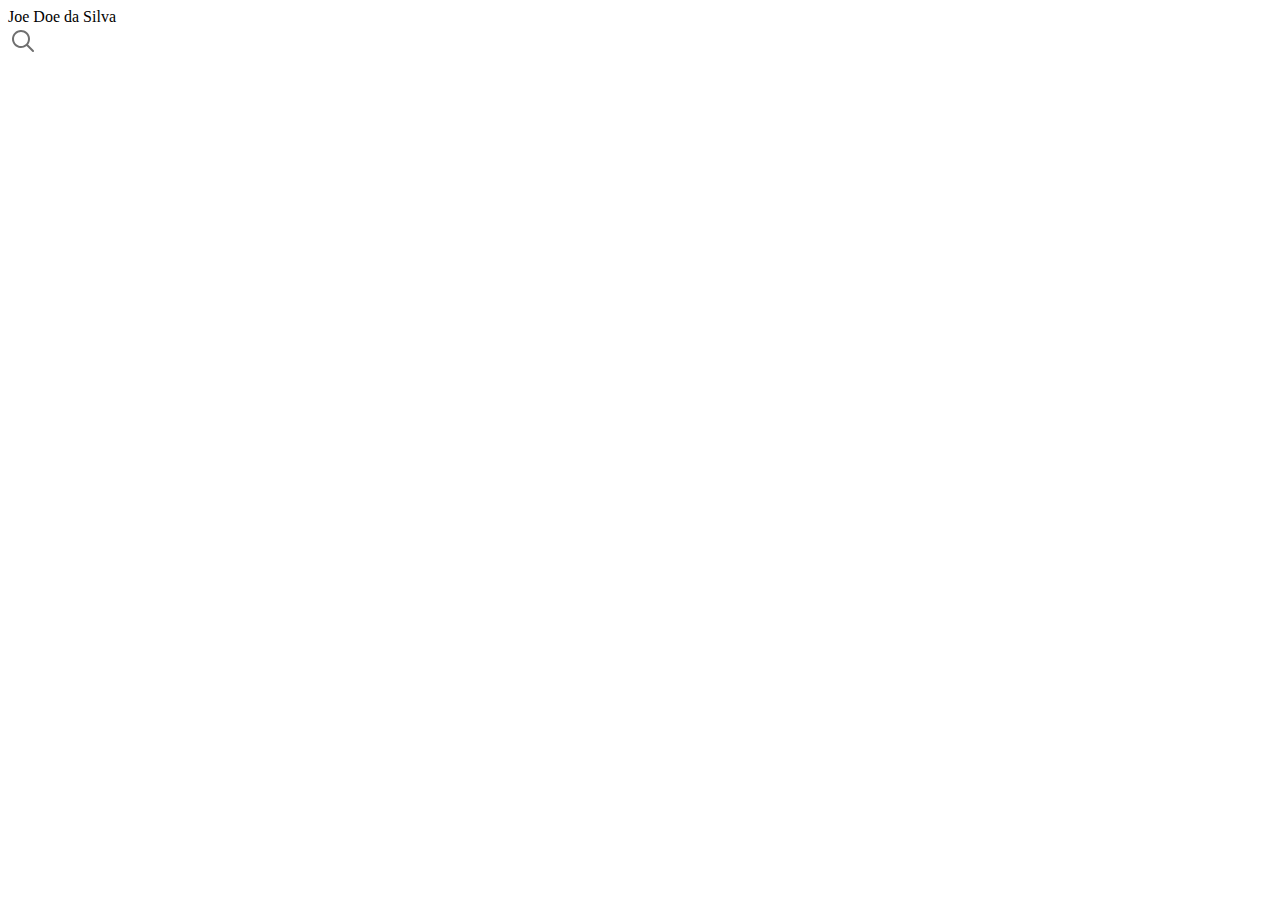
==== index.html @ 2eaaf46b "Lógica navbar adicionada" ====
<!DOCTYPE html>
<html lang="en">
  <head>
    <meta charset="UTF-8" />
    <meta http-equiv="X-UA-Compatible" content="IE=edge" />
    <meta name="viewport" content="width=device-width, initial-scale=1.0" />
    <link rel="stylesheet" href="main.css" />
    <title>Vanilla ToDo</title>
  </head>
  <body>
    <div class="container">
      <div class="nav-menu">
        <div class="btn-close"></div>
        <div class="user-data">
          <div class="user-info">
            <div class="user-photo"></div>
            <div class="user-name">Joe Doe da Silva</div>
          </div>
          <div>
            <svg
              width="30"
              height="30"
              viewBox="0 0 30 30"
              fill="none"
              xmlns="http://www.w3.org/2000/svg"
            >
              <path
                fill-rule="evenodd"
                clip-rule="evenodd"
                d="M20.0001 13C20.0001 13.9193 19.819 14.8295 19.4672 15.6788C19.1154 16.5281 18.5998 17.2997 17.9498 17.9497C17.2998 18.5998 16.5281 19.1154 15.6788 19.4672C14.8296 19.8189 13.9193 20 13.0001 20C12.0808 20 11.1706 19.8189 10.3213 19.4672C9.472 19.1154 8.70032 18.5998 8.05031 17.9497C7.4003 17.2997 6.88469 16.5281 6.5329 15.6788C6.18112 14.8295 6.00006 13.9193 6.00006 13C6.00006 11.1435 6.73756 9.36301 8.05031 8.05025C9.36307 6.7375 11.1435 6 13.0001 6C14.8566 6 16.6371 6.7375 17.9498 8.05025C19.2626 9.36301 20.0001 11.1435 20.0001 13ZM18.6181 20.032C16.8209 21.4678 14.5422 22.1609 12.2499 21.9691C9.95767 21.7772 7.82587 20.715 6.29234 19.0005C4.75881 17.286 3.93997 15.0494 4.00398 12.75C4.06799 10.4506 5.00999 8.26301 6.63653 6.63647C8.26307 5.00993 10.4507 4.06793 12.75 4.00392C15.0494 3.93991 17.286 4.75875 19.0006 6.29228C20.7151 7.82581 21.7773 9.95761 21.9691 12.2499C22.161 14.5421 21.4678 16.8208 20.0321 18.618L25.7081 24.292C25.801 24.385 25.8748 24.4954 25.9251 24.6168C25.9754 24.7383 26.0013 24.8685 26.0013 25C26.0013 25.1315 25.9754 25.2617 25.9251 25.3832C25.8748 25.5046 25.801 25.615 25.7081 25.708C25.6151 25.801 25.5047 25.8747 25.3832 25.925C25.2618 25.9754 25.1316 26.0013 25.0001 26.0013C24.8686 26.0013 24.7384 25.9754 24.6169 25.925C24.4954 25.8747 24.385 25.801 24.2921 25.708L18.6201 20.032H18.6181Z"
                fill="#6F6F6F"
              />
            </svg>
          </div>
        </div>
      </div>
      <div class="main-content">
        <div class="image-background">
          <div class="btn-nav"></div>
        </div>
      </div>
    </div>

    <script src="app.js"></script>
  </body>
</html>
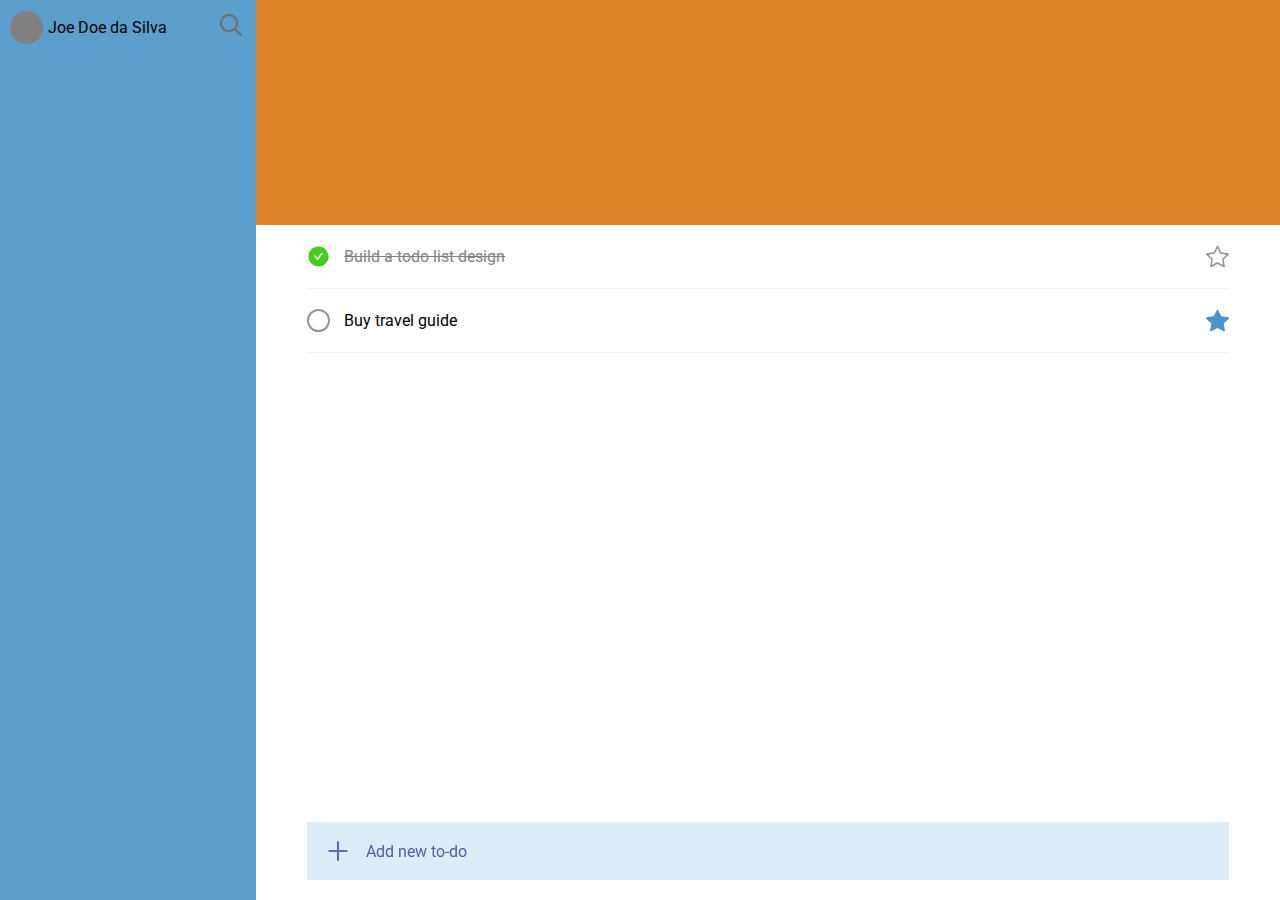
==== commit 21739f1b: "Merge pull request #4 from victormachadogp/feature/website-structure" ====
--- a/index.html
+++ b/index.html
@@ -5,6 +5,11 @@
     <meta http-equiv="X-UA-Compatible" content="IE=edge" />
     <meta name="viewport" content="width=device-width, initial-scale=1.0" />
     <link rel="stylesheet" href="main.css" />
+    <link rel="preconnect" href="https://fonts.gstatic.com" />
+    <link
+      href="https://fonts.googleapis.com/css2?family=Roboto&display=swap"
+      rel="stylesheet"
+    />
     <title>Vanilla ToDo</title>
   </head>
   <body>
@@ -38,6 +43,30 @@
         <div class="image-background">
           <div class="btn-nav"></div>
         </div>
+        <div class="todos-container">
+          <div class="todo-card completed">
+            <div class="todo-title-status-container">
+              <img src="./icons/checkbox.svg" class="check-off">
+              <img src="./icons/checkbox-on.svg" class="check-on">
+              <span>Build a todo list design</span>
+            </div>
+            <img src="./icons/star.svg" class="highlight-off">
+            <img src="./icons/star-on.svg" class="highlight-on">
+          </div>
+          <div class="todo-card highlighted">
+            <div class="todo-title-status-container">
+              <img src="./icons/checkbox.svg" class="check-off">
+              <img src="./icons/checkbox-on.svg" class="check-on">
+              <span>Buy travel guide</span>
+            </div>
+            <img src="./icons/star.svg" class="highlight-off">
+            <img src="./icons/star-on.svg" class="highlight-on">
+          </div>
+          <div class="add-todo">
+            <img src="./icons/add.svg">
+            <span>Add new to-do</span>
+          </div>
+        </div>
       </div>
     </div>
 
--- a/main.css
+++ b/main.css
@@ -0,0 +1,147 @@
+* {
+  margin: 0px;
+  padding: 0px;
+  box-sizing: border-box;
+}
+
+body {
+  font-family: "Roboto", sans-serif;
+}
+
+.container {
+  display: grid;
+  grid-template-columns: 1fr 4fr;
+  grid-template-rows: 100vh;
+  max-width: 2000px;
+  margin: 0 auto;
+}
+
+.nav-menu {
+  background-color: #5b9dcb;
+}
+
+.main-content {
+  /* background-color: #50de61; */
+  display: grid;
+  grid-template-rows: 25%;
+}
+
+.image-background {
+  background-color: #de842a;
+}
+
+.user-data {
+  display: flex;
+  align-items: center;
+  justify-content: space-between;
+  padding: 10px 10px;
+}
+
+.user-info {
+  display: flex;
+  align-items: center;
+}
+
+.user-photo {
+  width: 33px;
+  height: 33px;
+  background-color: grey;
+  border-radius: 50px;
+}
+
+.user-name {
+  padding: 0px 5px;
+}
+.todos-container{
+  width: 90%;
+  max-width: 1430px;
+  margin: auto;
+  min-height: 100%;
+}
+.todo-card{
+  display: flex;
+  justify-content: space-between;
+  padding: 20px 0;
+  border-bottom: 1px solid #EFEFEF;
+}
+.todo-title-status-container{
+  display: flex;
+  align-items: center;
+}
+.todo-title-status-container img{
+  margin-right: 14px;
+}
+.todo-card img{
+  width: 23px;
+  height: 23px;
+  cursor: pointer;
+}
+.check-on, .highlight-on{
+  display: none;
+}
+.todo-card.completed .check-off, .todo-card.highlighted .highlight-off{
+  display: none;
+}
+.todo-card.completed .check-on, .todo-card.highlighted .highlight-on{
+  display: block;
+}
+.todo-card.completed{
+  text-decoration: line-through;
+  color: #828282;
+}
+.add-todo{
+  position: fixed;
+  bottom: 0;
+  width: 72%;
+  max-width: 1430px;
+  background-color: rgba(142, 198, 231, 0.322);
+  padding: 15px 17px;
+  margin-bottom: 20px;
+  display: flex;
+  align-items: center;
+  color: #515CB5;
+  cursor: pointer;
+}
+.add-todo img{
+  width: 28px;
+  height: 28px;
+  margin-right: 14px;
+}
+
+@media (max-width: 1024px) {
+  .btn-nav {
+    width: 30px;
+    height: 30px;
+    background-color: indianred;
+    margin: 10px;
+    cursor: pointer;
+  }
+
+  .container {
+    grid-template-columns: 1fr;
+  }
+
+  .nav-menu {
+    display: none;
+    position: absolute;
+    top: 0px;
+    height: 100vh;
+    min-width: 250px;
+  }
+
+  .btn-close {
+    width: 30px;
+    height: 30px;
+    margin: 10px;
+    background-color: lightblue;
+  }
+  .add-todo{
+    width: 90%;
+  }
+}
+
+@media (min-width: 1025px) {
+  .nav-menu {
+    display: block !important;
+  }
+}
